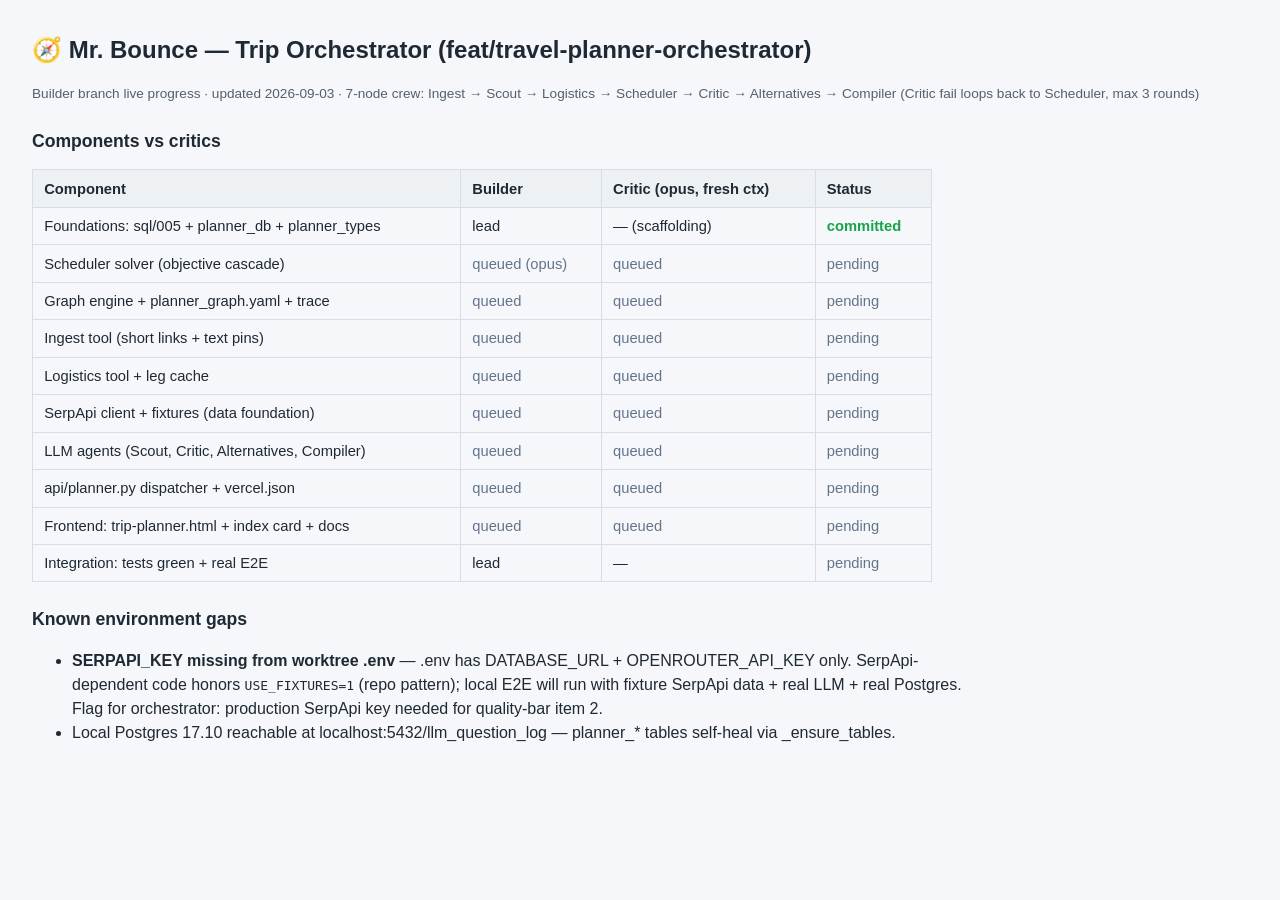
==== progress.html @ 70edb8eb "feat(planner): foundations — 005 schema, planner_db self-healing DDL, shared type contracts Co-Autho" ====
<!DOCTYPE html>
<html lang="en">
<head>
<meta charset="UTF-8">
<title>Mr. Bounce — Build Progress</title>
<style>
  body { font-family: -apple-system, BlinkMacSystemFont, "Segoe UI", Roboto, sans-serif; background: #f5f7fa; color: #1f2933; margin: 2rem; line-height: 1.5; }
  h1 { font-size: 1.5rem; } h2 { font-size: 1.1rem; margin-top: 1.5rem; }
  table { border-collapse: collapse; width: 100%; max-width: 900px; }
  th, td { border: 1px solid #d7dde3; padding: 0.45rem 0.7rem; text-align: left; font-size: 0.92rem; }
  th { background: #eef1f4; }
  .pass { color: #16a34a; font-weight: 600; } .fail { color: #dc2626; font-weight: 600; }
  .building { color: #b45309; font-weight: 600; } .pending { color: #64748b; }
  .meta { color: #52606d; font-size: 0.85rem; }
  ul { max-width: 900px; }
</style>
</head>
<body>
<h1>🧭 Mr. Bounce — Trip Orchestrator (feat/travel-planner-orchestrator)</h1>
<p class="meta">Builder branch live progress · updated 2026-09-03 · 7-node crew: Ingest → Scout → Logistics → Scheduler → Critic → Alternatives → Compiler (Critic fail loops back to Scheduler, max 3 rounds)</p>

<h2>Components vs critics</h2>
<table>
  <tr><th>Component</th><th>Builder</th><th>Critic (opus, fresh ctx)</th><th>Status</th></tr>
  <tr><td>Foundations: sql/005 + planner_db + planner_types</td><td>lead</td><td>— (scaffolding)</td><td class="pass">committed</td></tr>
  <tr><td>Scheduler solver (objective cascade)</td><td class="pending">queued (opus)</td><td class="pending">queued</td><td class="pending">pending</td></tr>
  <tr><td>Graph engine + planner_graph.yaml + trace</td><td class="pending">queued</td><td class="pending">queued</td><td class="pending">pending</td></tr>
  <tr><td>Ingest tool (short links + text pins)</td><td class="pending">queued</td><td class="pending">queued</td><td class="pending">pending</td></tr>
  <tr><td>Logistics tool + leg cache</td><td class="pending">queued</td><td class="pending">queued</td><td class="pending">pending</td></tr>
  <tr><td>SerpApi client + fixtures (data foundation)</td><td class="pending">queued</td><td class="pending">queued</td><td class="pending">pending</td></tr>
  <tr><td>LLM agents (Scout, Critic, Alternatives, Compiler)</td><td class="pending">queued</td><td class="pending">queued</td><td class="pending">pending</td></tr>
  <tr><td>api/planner.py dispatcher + vercel.json</td><td class="pending">queued</td><td class="pending">queued</td><td class="pending">pending</td></tr>
  <tr><td>Frontend: trip-planner.html + index card + docs</td><td class="pending">queued</td><td class="pending">queued</td><td class="pending">pending</td></tr>
  <tr><td>Integration: tests green + real E2E</td><td>lead</td><td>—</td><td class="pending">pending</td></tr>
</table>

<h2>Known environment gaps</h2>
<ul>
  <li><strong>SERPAPI_KEY missing from worktree .env</strong> — .env has DATABASE_URL + OPENROUTER_API_KEY only. SerpApi-dependent code honors <code>USE_FIXTURES=1</code> (repo pattern); local E2E will run with fixture SerpApi data + real LLM + real Postgres. Flag for orchestrator: production SerpApi key needed for quality-bar item 2.</li>
  <li>Local Postgres 17.10 reachable at localhost:5432/llm_question_log — planner_* tables self-heal via _ensure_tables.</li>
</ul>
</body>
</html>
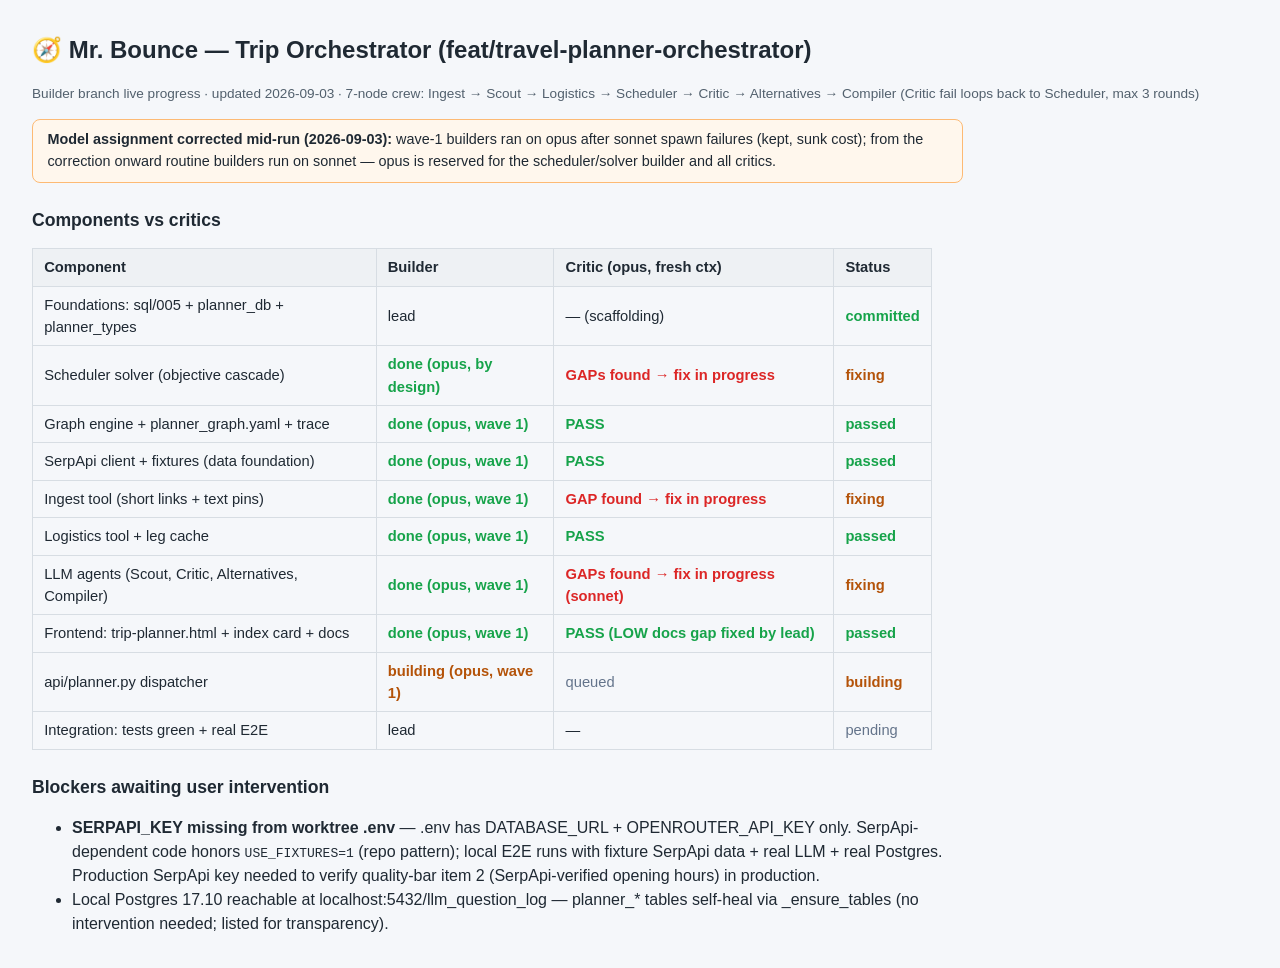
==== commit 18272a8b: "feat(planner): wave-2 — LLM agents, logistics, api dispatcher, frontend, docs; critic gap fixes - pl" ====
--- a/progress.html
+++ b/progress.html
@@ -13,31 +13,33 @@
   .building { color: #b45309; font-weight: 600; } .pending { color: #64748b; }
   .meta { color: #52606d; font-size: 0.85rem; }
   ul { max-width: 900px; }
+  .note { background: #fff7ed; border: 1px solid #fdba74; border-radius: 8px; padding: 0.6rem 0.9rem; max-width: 900px; font-size: 0.9rem; }
 </style>
 </head>
 <body>
 <h1>🧭 Mr. Bounce — Trip Orchestrator (feat/travel-planner-orchestrator)</h1>
 <p class="meta">Builder branch live progress · updated 2026-09-03 · 7-node crew: Ingest → Scout → Logistics → Scheduler → Critic → Alternatives → Compiler (Critic fail loops back to Scheduler, max 3 rounds)</p>
+<p class="note"><strong>Model assignment corrected mid-run (2026-09-03):</strong> wave-1 builders ran on opus after sonnet spawn failures (kept, sunk cost); from the correction onward routine builders run on sonnet — opus is reserved for the scheduler/solver builder and all critics.</p>
 
 <h2>Components vs critics</h2>
 <table>
   <tr><th>Component</th><th>Builder</th><th>Critic (opus, fresh ctx)</th><th>Status</th></tr>
   <tr><td>Foundations: sql/005 + planner_db + planner_types</td><td>lead</td><td>— (scaffolding)</td><td class="pass">committed</td></tr>
-  <tr><td>Scheduler solver (objective cascade)</td><td class="pending">queued (opus)</td><td class="pending">queued</td><td class="pending">pending</td></tr>
-  <tr><td>Graph engine + planner_graph.yaml + trace</td><td class="pending">queued</td><td class="pending">queued</td><td class="pending">pending</td></tr>
-  <tr><td>Ingest tool (short links + text pins)</td><td class="pending">queued</td><td class="pending">queued</td><td class="pending">pending</td></tr>
-  <tr><td>Logistics tool + leg cache</td><td class="pending">queued</td><td class="pending">queued</td><td class="pending">pending</td></tr>
-  <tr><td>SerpApi client + fixtures (data foundation)</td><td class="pending">queued</td><td class="pending">queued</td><td class="pending">pending</td></tr>
-  <tr><td>LLM agents (Scout, Critic, Alternatives, Compiler)</td><td class="pending">queued</td><td class="pending">queued</td><td class="pending">pending</td></tr>
-  <tr><td>api/planner.py dispatcher + vercel.json</td><td class="pending">queued</td><td class="pending">queued</td><td class="pending">pending</td></tr>
-  <tr><td>Frontend: trip-planner.html + index card + docs</td><td class="pending">queued</td><td class="pending">queued</td><td class="pending">pending</td></tr>
+  <tr><td>Scheduler solver (objective cascade)</td><td class="pass">done (opus, by design)</td><td class="fail">GAPs found → fix in progress</td><td class="building">fixing</td></tr>
+  <tr><td>Graph engine + planner_graph.yaml + trace</td><td class="pass">done (opus, wave 1)</td><td class="pass">PASS</td><td class="pass">passed</td></tr>
+  <tr><td>SerpApi client + fixtures (data foundation)</td><td class="pass">done (opus, wave 1)</td><td class="pass">PASS</td><td class="pass">passed</td></tr>
+  <tr><td>Ingest tool (short links + text pins)</td><td class="pass">done (opus, wave 1)</td><td class="fail">GAP found → fix in progress</td><td class="building">fixing</td></tr>
+  <tr><td>Logistics tool + leg cache</td><td class="pass">done (opus, wave 1)</td><td class="pass">PASS</td><td class="pass">passed</td></tr>
+  <tr><td>LLM agents (Scout, Critic, Alternatives, Compiler)</td><td class="pass">done (opus, wave 1)</td><td class="fail">GAPs found → fix in progress (sonnet)</td><td class="building">fixing</td></tr>
+  <tr><td>Frontend: trip-planner.html + index card + docs</td><td class="pass">done (opus, wave 1)</td><td class="pass">PASS (LOW docs gap fixed by lead)</td><td class="pass">passed</td></tr>
+  <tr><td>api/planner.py dispatcher</td><td class="building">building (opus, wave 1)</td><td class="pending">queued</td><td class="building">building</td></tr>
   <tr><td>Integration: tests green + real E2E</td><td>lead</td><td>—</td><td class="pending">pending</td></tr>
 </table>
 
-<h2>Known environment gaps</h2>
+<h2>Blockers awaiting user intervention</h2>
 <ul>
-  <li><strong>SERPAPI_KEY missing from worktree .env</strong> — .env has DATABASE_URL + OPENROUTER_API_KEY only. SerpApi-dependent code honors <code>USE_FIXTURES=1</code> (repo pattern); local E2E will run with fixture SerpApi data + real LLM + real Postgres. Flag for orchestrator: production SerpApi key needed for quality-bar item 2.</li>
-  <li>Local Postgres 17.10 reachable at localhost:5432/llm_question_log — planner_* tables self-heal via _ensure_tables.</li>
+  <li><strong>SERPAPI_KEY missing from worktree .env</strong> — .env has DATABASE_URL + OPENROUTER_API_KEY only. SerpApi-dependent code honors <code>USE_FIXTURES=1</code> (repo pattern); local E2E runs with fixture SerpApi data + real LLM + real Postgres. Production SerpApi key needed to verify quality-bar item 2 (SerpApi-verified opening hours) in production.</li>
+  <li>Local Postgres 17.10 reachable at localhost:5432/llm_question_log — planner_* tables self-heal via _ensure_tables (no intervention needed; listed for transparency).</li>
 </ul>
 </body>
 </html>
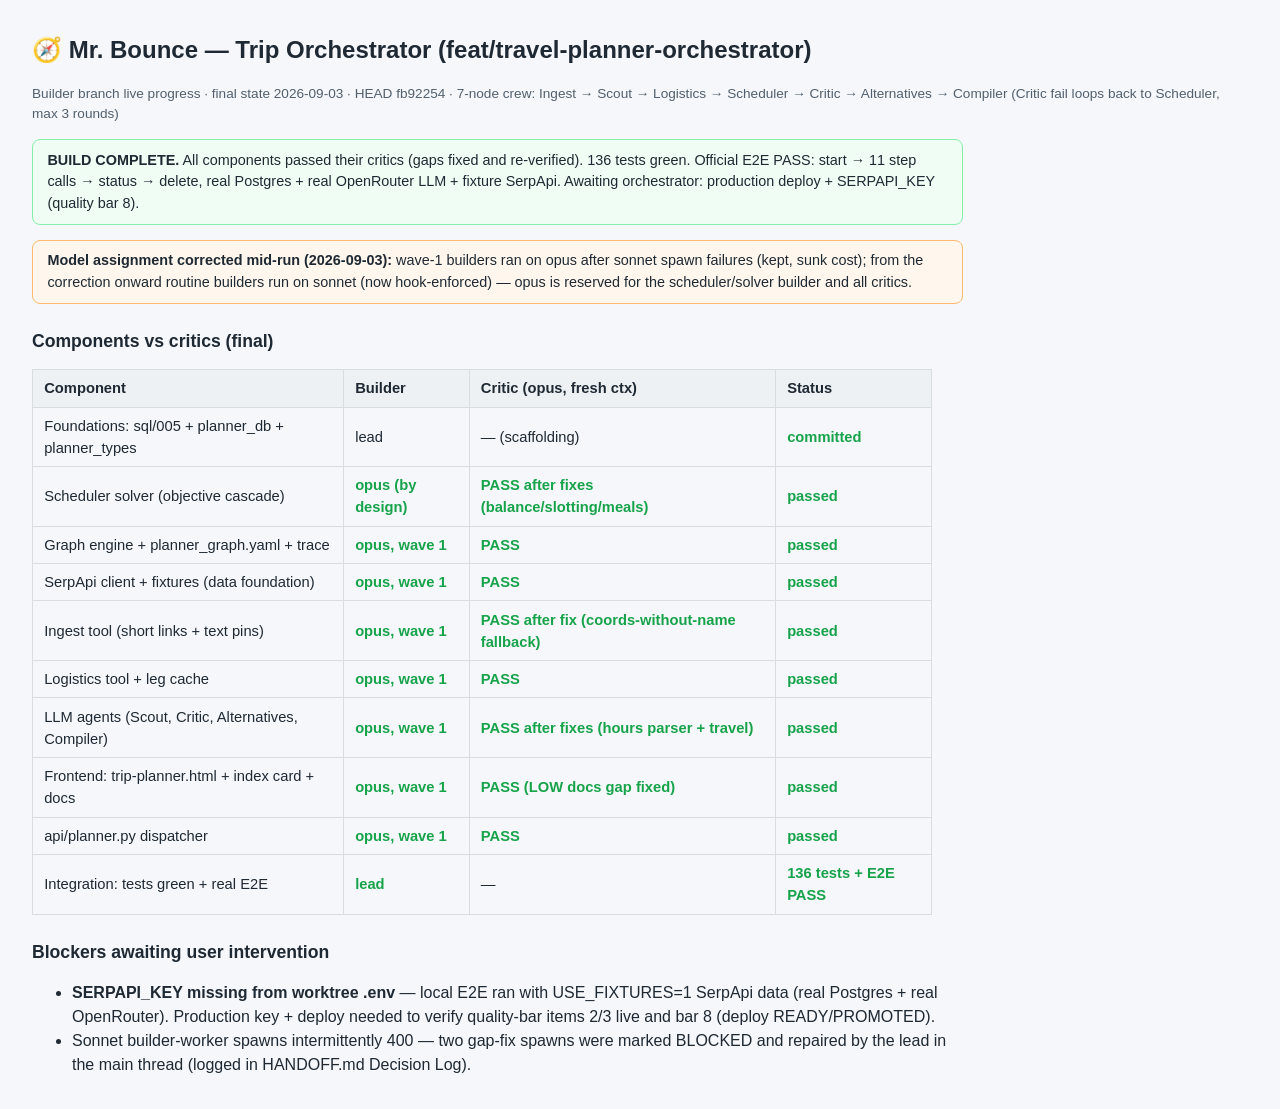
==== commit b7907e68: "docs: final progress page — build complete, E2E PASS Co-Authored-By: Claude Fable 5 <noreply@anthrop" ====
--- a/progress.html
+++ b/progress.html
@@ -14,32 +14,34 @@
   .meta { color: #52606d; font-size: 0.85rem; }
   ul { max-width: 900px; }
   .note { background: #fff7ed; border: 1px solid #fdba74; border-radius: 8px; padding: 0.6rem 0.9rem; max-width: 900px; font-size: 0.9rem; }
+  .ok { background: #f0fdf4; border: 1px solid #86efac; border-radius: 8px; padding: 0.6rem 0.9rem; max-width: 900px; font-size: 0.9rem; }
 </style>
 </head>
 <body>
 <h1>🧭 Mr. Bounce — Trip Orchestrator (feat/travel-planner-orchestrator)</h1>
-<p class="meta">Builder branch live progress · updated 2026-09-03 · 7-node crew: Ingest → Scout → Logistics → Scheduler → Critic → Alternatives → Compiler (Critic fail loops back to Scheduler, max 3 rounds)</p>
-<p class="note"><strong>Model assignment corrected mid-run (2026-09-03):</strong> wave-1 builders ran on opus after sonnet spawn failures (kept, sunk cost); from the correction onward routine builders run on sonnet — opus is reserved for the scheduler/solver builder and all critics.</p>
+<p class="meta">Builder branch live progress · final state 2026-09-03 · HEAD fb92254 · 7-node crew: Ingest → Scout → Logistics → Scheduler → Critic → Alternatives → Compiler (Critic fail loops back to Scheduler, max 3 rounds)</p>
+<p class="ok"><strong>BUILD COMPLETE.</strong> All components passed their critics (gaps fixed and re-verified). 136 tests green. Official E2E PASS: start → 11 step calls → status → delete, real Postgres + real OpenRouter LLM + fixture SerpApi. Awaiting orchestrator: production deploy + SERPAPI_KEY (quality bar 8).</p>
+<p class="note"><strong>Model assignment corrected mid-run (2026-09-03):</strong> wave-1 builders ran on opus after sonnet spawn failures (kept, sunk cost); from the correction onward routine builders run on sonnet (now hook-enforced) — opus is reserved for the scheduler/solver builder and all critics.</p>
 
-<h2>Components vs critics</h2>
+<h2>Components vs critics (final)</h2>
 <table>
   <tr><th>Component</th><th>Builder</th><th>Critic (opus, fresh ctx)</th><th>Status</th></tr>
   <tr><td>Foundations: sql/005 + planner_db + planner_types</td><td>lead</td><td>— (scaffolding)</td><td class="pass">committed</td></tr>
-  <tr><td>Scheduler solver (objective cascade)</td><td class="pass">done (opus, by design)</td><td class="fail">GAPs found → fix in progress</td><td class="building">fixing</td></tr>
-  <tr><td>Graph engine + planner_graph.yaml + trace</td><td class="pass">done (opus, wave 1)</td><td class="pass">PASS</td><td class="pass">passed</td></tr>
-  <tr><td>SerpApi client + fixtures (data foundation)</td><td class="pass">done (opus, wave 1)</td><td class="pass">PASS</td><td class="pass">passed</td></tr>
-  <tr><td>Ingest tool (short links + text pins)</td><td class="pass">done (opus, wave 1)</td><td class="fail">GAP found → fix in progress</td><td class="building">fixing</td></tr>
-  <tr><td>Logistics tool + leg cache</td><td class="pass">done (opus, wave 1)</td><td class="pass">PASS</td><td class="pass">passed</td></tr>
-  <tr><td>LLM agents (Scout, Critic, Alternatives, Compiler)</td><td class="pass">done (opus, wave 1)</td><td class="fail">GAPs found → fix in progress (sonnet)</td><td class="building">fixing</td></tr>
-  <tr><td>Frontend: trip-planner.html + index card + docs</td><td class="pass">done (opus, wave 1)</td><td class="pass">PASS (LOW docs gap fixed by lead)</td><td class="pass">passed</td></tr>
-  <tr><td>api/planner.py dispatcher</td><td class="building">building (opus, wave 1)</td><td class="pending">queued</td><td class="building">building</td></tr>
-  <tr><td>Integration: tests green + real E2E</td><td>lead</td><td>—</td><td class="pending">pending</td></tr>
+  <tr><td>Scheduler solver (objective cascade)</td><td class="pass">opus (by design)</td><td class="pass">PASS after fixes (balance/slotting/meals)</td><td class="pass">passed</td></tr>
+  <tr><td>Graph engine + planner_graph.yaml + trace</td><td class="pass">opus, wave 1</td><td class="pass">PASS</td><td class="pass">passed</td></tr>
+  <tr><td>SerpApi client + fixtures (data foundation)</td><td class="pass">opus, wave 1</td><td class="pass">PASS</td><td class="pass">passed</td></tr>
+  <tr><td>Ingest tool (short links + text pins)</td><td class="pass">opus, wave 1</td><td class="pass">PASS after fix (coords-without-name fallback)</td><td class="pass">passed</td></tr>
+  <tr><td>Logistics tool + leg cache</td><td class="pass">opus, wave 1</td><td class="pass">PASS</td><td class="pass">passed</td></tr>
+  <tr><td>LLM agents (Scout, Critic, Alternatives, Compiler)</td><td class="pass">opus, wave 1</td><td class="pass">PASS after fixes (hours parser + travel)</td><td class="pass">passed</td></tr>
+  <tr><td>Frontend: trip-planner.html + index card + docs</td><td class="pass">opus, wave 1</td><td class="pass">PASS (LOW docs gap fixed)</td><td class="pass">passed</td></tr>
+  <tr><td>api/planner.py dispatcher</td><td class="pass">opus, wave 1</td><td class="pass">PASS</td><td class="pass">passed</td></tr>
+  <tr><td>Integration: tests green + real E2E</td><td class="pass">lead</td><td>—</td><td class="pass">136 tests + E2E PASS</td></tr>
 </table>
 
 <h2>Blockers awaiting user intervention</h2>
 <ul>
-  <li><strong>SERPAPI_KEY missing from worktree .env</strong> — .env has DATABASE_URL + OPENROUTER_API_KEY only. SerpApi-dependent code honors <code>USE_FIXTURES=1</code> (repo pattern); local E2E runs with fixture SerpApi data + real LLM + real Postgres. Production SerpApi key needed to verify quality-bar item 2 (SerpApi-verified opening hours) in production.</li>
-  <li>Local Postgres 17.10 reachable at localhost:5432/llm_question_log — planner_* tables self-heal via _ensure_tables (no intervention needed; listed for transparency).</li>
+  <li><strong>SERPAPI_KEY missing from worktree .env</strong> — local E2E ran with USE_FIXTURES=1 SerpApi data (real Postgres + real OpenRouter). Production key + deploy needed to verify quality-bar items 2/3 live and bar 8 (deploy READY/PROMOTED).</li>
+  <li>Sonnet builder-worker spawns intermittently 400 — two gap-fix spawns were marked BLOCKED and repaired by the lead in the main thread (logged in HANDOFF.md Decision Log).</li>
 </ul>
 </body>
 </html>
